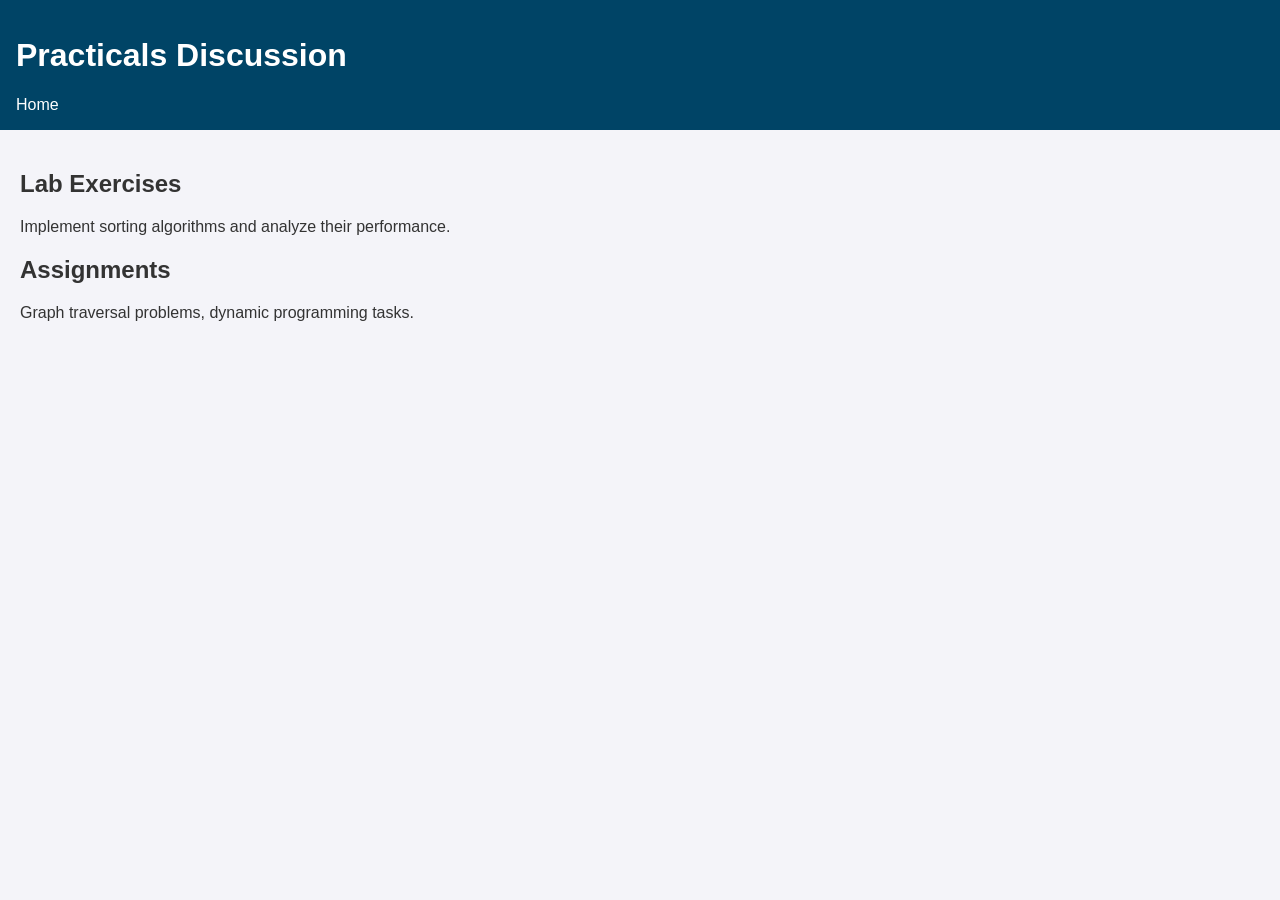
==== practicals.html @ ed1d627e "Course Website Template Created" ====
<!DOCTYPE html>
<html lang="en">
<head>
  <meta charset="UTF-8">
  <title>Practicals Discussion</title>
  <link rel="stylesheet" href="style.css">
</head>
<body>
  <header>
    <h1>Practicals Discussion</h1>
    <nav>
      <a href="index.html">Home</a>
    </nav>
  </header>
  <main>
    <h2>Lab Exercises</h2>
    <p>Implement sorting algorithms and analyze their performance.</p>
    <h2>Assignments</h2>
    <p>Graph traversal problems, dynamic programming tasks.</p>
  </main>
</body>
</html>
---- style.css ----
body {
  font-family: Arial, sans-serif;
  margin: 0;
  padding: 0;
  background: #f4f4f9;
  color: #333;
}

header {
  background: #004466;
  color: white;
  padding: 1em;
}

nav ul {
  list-style: none;
  padding: 0;
}

nav ul li {
  display: inline;
  margin-right: 15px;
}

nav a {
  color: white;
  text-decoration: none;
}

main {
  padding: 20px;
}

footer {
  background: #004466;
  color: white;
  text-align: center;
  padding: 10px;
}
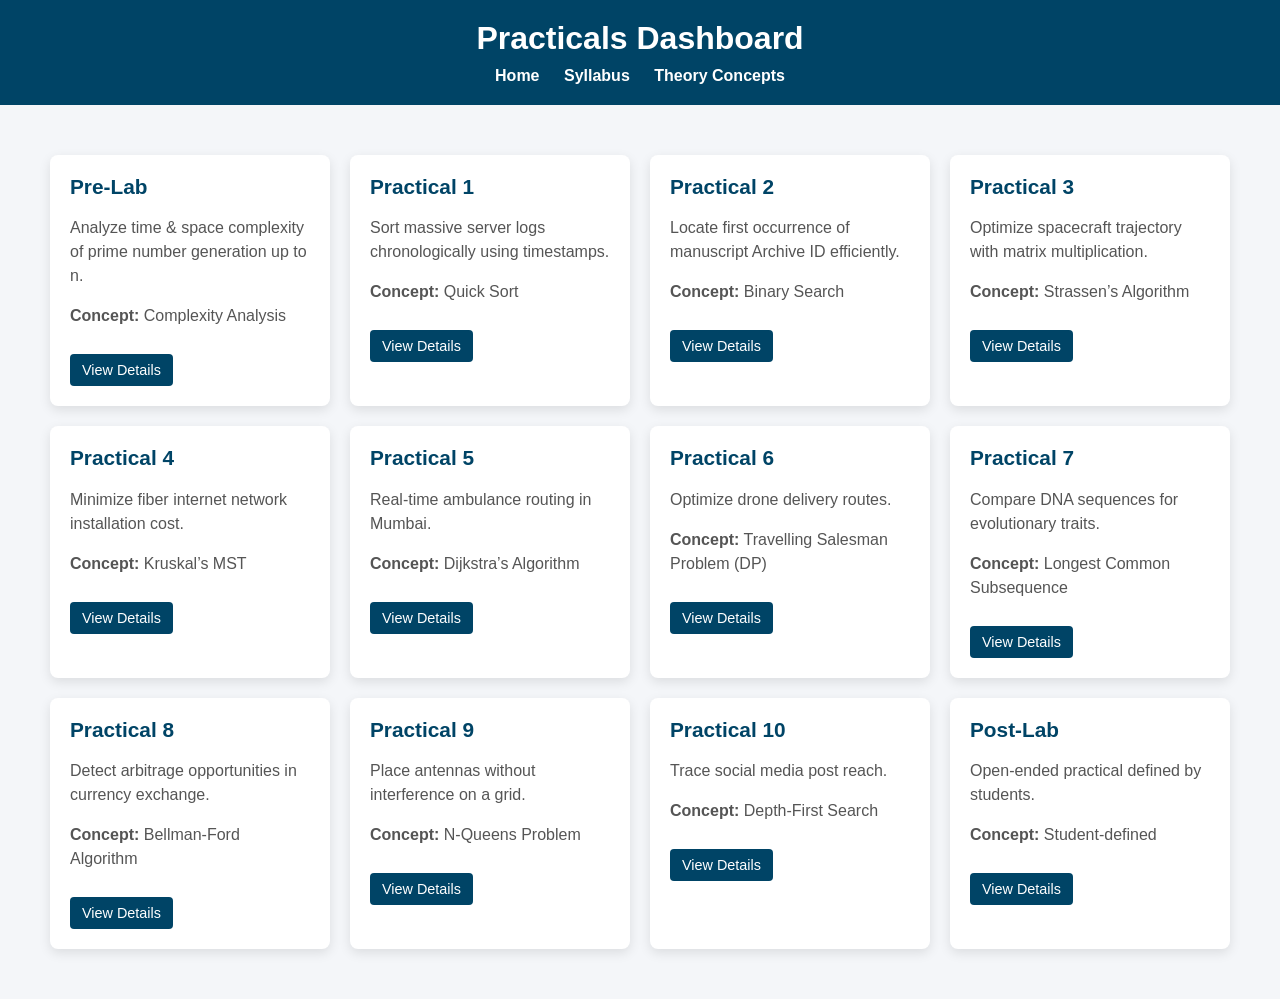
==== commit 78c30312: "Practicals Dashboard" ====
--- a/practicals.html
+++ b/practicals.html
@@ -1,4 +1,4 @@
-<!DOCTYPE html>
+<!-- <!DOCTYPE html>
 <html lang="en">
 <head>
   <meta charset="UTF-8">
@@ -20,3 +20,180 @@
   </main>
 </body>
 </html>
+-->
+<!DOCTYPE html>
+<html lang="en">
+<head>
+  <meta charset="UTF-8">
+  <title>Practicals Dashboard</title>
+  <link rel="stylesheet" href="style.css">
+  <style>
+    body {
+      font-family: 'Segoe UI', Arial, sans-serif;
+      background: #f4f6f9;
+      margin: 0;
+      padding: 0;
+    }
+    header {
+      background: #004466;
+      color: #fff;
+      padding: 20px;
+      text-align: center;
+    }
+    header h1 {
+      margin: 0;
+      font-size: 2em;
+    }
+    nav {
+      margin-top: 10px;
+    }
+    nav a {
+      color: #fff;
+      text-decoration: none;
+      margin: 0 10px;
+      font-weight: bold;
+    }
+    .dashboard {
+      display: grid;
+      grid-template-columns: repeat(auto-fit, minmax(280px, 1fr));
+      gap: 20px;
+      padding: 30px;
+      max-width: 1200px;
+      margin: auto;
+    }
+    .card {
+      background: #fff;
+      border-radius: 8px;
+      box-shadow: 0 4px 12px rgba(0,0,0,0.1);
+      padding: 20px;
+      transition: transform 0.2s ease, box-shadow 0.2s ease;
+    }
+    .card:hover {
+      transform: translateY(-5px);
+      box-shadow: 0 6px 16px rgba(0,0,0,0.15);
+    }
+    .card h2 {
+      margin-top: 0;
+      color: #004466;
+      font-size: 1.3em;
+    }
+    .card p {
+      color: #555;
+      line-height: 1.5;
+    }
+    .card a {
+      display: inline-block;
+      margin-top: 10px;
+      padding: 8px 12px;
+      background: #004466;
+      color: #fff;
+      text-decoration: none;
+      border-radius: 4px;
+      font-size: 0.9em;
+      transition: background 0.2s ease;
+    }
+    .card a:hover {
+      background: #006699;
+    }
+  </style>
+</head>
+<body>
+  <header>
+    <h1>Practicals Dashboard</h1>
+    <nav>
+      <a href="index.html">Home</a>
+      <a href="syllabus.html">Syllabus</a>
+      <a href="theory.html">Theory Concepts</a>
+    </nav>
+  </header>
+
+  <main>
+    <div class="dashboard">
+      <div class="card">
+        <h2>Pre-Lab</h2>
+        <p>Analyze time & space complexity of prime number generation up to n.</p>
+        <p><strong>Concept:</strong> Complexity Analysis</p>
+        <a href="practicals/prelab.html">View Details</a>
+      </div>
+
+      <div class="card">
+        <h2>Practical 1</h2>
+        <p>Sort massive server logs chronologically using timestamps.</p>
+        <p><strong>Concept:</strong> Quick Sort</p>
+        <a href="practicals/practical1.html">View Details</a>
+      </div>
+
+      <div class="card">
+        <h2>Practical 2</h2>
+        <p>Locate first occurrence of manuscript Archive ID efficiently.</p>
+        <p><strong>Concept:</strong> Binary Search</p>
+        <a href="practicals/practical2.html">View Details</a>
+      </div>
+
+      <div class="card">
+        <h2>Practical 3</h2>
+        <p>Optimize spacecraft trajectory with matrix multiplication.</p>
+        <p><strong>Concept:</strong> Strassen’s Algorithm</p>
+        <a href="practicals/practical3.html">View Details</a>
+      </div>
+
+      <div class="card">
+        <h2>Practical 4</h2>
+        <p>Minimize fiber internet network installation cost.</p>
+        <p><strong>Concept:</strong> Kruskal’s MST</p>
+        <a href="practicals/practical4.html">View Details</a>
+      </div>
+
+      <div class="card">
+        <h2>Practical 5</h2>
+        <p>Real-time ambulance routing in Mumbai.</p>
+        <p><strong>Concept:</strong> Dijkstra’s Algorithm</p>
+        <a href="practicals/practical5.html">View Details</a>
+      </div>
+
+      <div class="card">
+        <h2>Practical 6</h2>
+        <p>Optimize drone delivery routes.</p>
+        <p><strong>Concept:</strong> Travelling Salesman Problem (DP)</p>
+        <a href="practicals/practical6.html">View Details</a>
+      </div>
+
+      <div class="card">
+        <h2>Practical 7</h2>
+        <p>Compare DNA sequences for evolutionary traits.</p>
+        <p><strong>Concept:</strong> Longest Common Subsequence</p>
+        <a href="practicals/practical7.html">View Details</a>
+      </div>
+
+      <div class="card">
+        <h2>Practical 8</h2>
+        <p>Detect arbitrage opportunities in currency exchange.</p>
+        <p><strong>Concept:</strong> Bellman-Ford Algorithm</p>
+        <a href="practicals/practical8.html">View Details</a>
+      </div>
+
+      <div class="card">
+        <h2>Practical 9</h2>
+        <p>Place antennas without interference on a grid.</p>
+        <p><strong>Concept:</strong> N-Queens Problem</p>
+        <a href="practicals/practical9.html">View Details</a>
+      </div>
+
+      <div class="card">
+        <h2>Practical 10</h2>
+        <p>Trace social media post reach.</p>
+        <p><strong>Concept:</strong> Depth-First Search</p>
+        <a href="practicals/practical10.html">View Details</a>
+      </div>
+
+      <div class="card">
+        <h2>Post-Lab</h2>
+        <p>Open-ended practical defined by students.</p>
+        <p><strong>Concept:</strong> Student-defined</p>
+        <a href="practicals/postlab.html">View Details</a>
+      </div>
+    </div>
+  </main>
+</body>
+</html>
+
